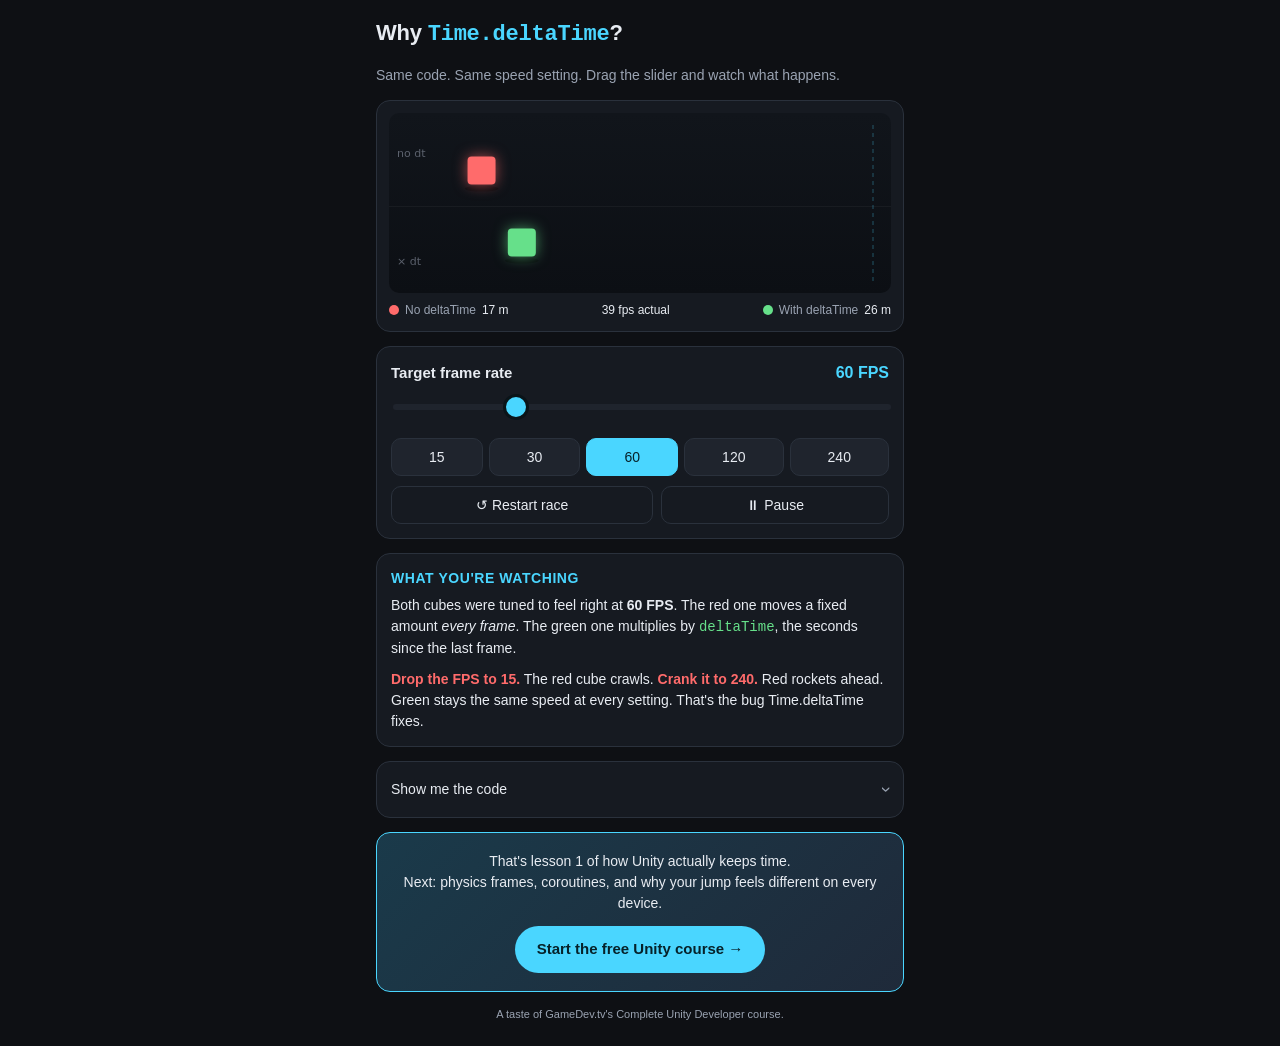
==== deltatime-demo.html @ b9f91390 "Initial: three Unity interactive explainers + index Co-Authored-By: Claude Opus 4.7 <noreply@anthrop" ====
<!doctype html>
<html lang="en">
<head>
<meta charset="utf-8" />
<meta name="viewport" content="width=device-width, initial-scale=1, viewport-fit=cover" />
<title>Why Time.deltaTime? — a 60-second Unity demo</title>
<style>
  :root {
    --bg: #0e1014;
    --panel: #161a21;
    --panel-2: #1f242d;
    --ink: #e8ecf2;
    --ink-dim: #9aa3b2;
    --accent: #4ad6ff;
    --bad: #ff6b6b;
    --good: #66e08a;
    --line: #2a313c;
  }
  * { box-sizing: border-box; }
  html, body { margin: 0; padding: 0; background: var(--bg); color: var(--ink); }
  body {
    font-family: -apple-system, BlinkMacSystemFont, "Segoe UI", Roboto, "Helvetica Neue", Arial, sans-serif;
    line-height: 1.5;
    padding: 16px;
    max-width: 560px;
    margin: 0 auto;
    -webkit-font-smoothing: antialiased;
  }
  h1 {
    font-size: 22px;
    margin: 0 0 6px;
    letter-spacing: -0.01em;
  }
  .sub {
    color: var(--ink-dim);
    font-size: 14px;
    margin-bottom: 14px;
  }
  .stage {
    background: var(--panel);
    border: 1px solid var(--line);
    border-radius: 14px;
    padding: 12px;
    margin-bottom: 14px;
  }
  canvas {
    width: 100%;
    height: 180px;
    display: block;
    border-radius: 10px;
    background: linear-gradient(180deg, #11151b 0%, #0c0f14 100%);
    touch-action: none;
  }
  .legend {
    display: flex;
    justify-content: space-between;
    gap: 8px;
    margin-top: 8px;
    font-size: 12px;
    color: var(--ink-dim);
  }
  .legend .row { display: flex; align-items: center; gap: 6px; }
  .dot {
    width: 10px; height: 10px; border-radius: 50%;
    display: inline-block;
  }
  .dot.bad { background: var(--bad); }
  .dot.good { background: var(--good); }
  .stat {
    font-variant-numeric: tabular-nums;
    color: var(--ink);
  }

  .controls {
    background: var(--panel);
    border: 1px solid var(--line);
    border-radius: 14px;
    padding: 14px;
    margin-bottom: 14px;
  }
  .label-row {
    display: flex;
    justify-content: space-between;
    align-items: baseline;
    font-size: 13px;
    color: var(--ink-dim);
    margin-bottom: 6px;
  }
  .label-row strong { color: var(--ink); font-size: 15px; }
  .fps-val {
    font-variant-numeric: tabular-nums;
    color: var(--accent);
    font-weight: 600;
    font-size: 16px;
  }

  input[type=range] {
    width: 100%;
    -webkit-appearance: none;
    appearance: none;
    height: 28px;
    background: transparent;
  }
  input[type=range]::-webkit-slider-runnable-track {
    height: 6px;
    background: var(--panel-2);
    border-radius: 3px;
  }
  input[type=range]::-moz-range-track {
    height: 6px;
    background: var(--panel-2);
    border-radius: 3px;
  }
  input[type=range]::-webkit-slider-thumb {
    -webkit-appearance: none;
    appearance: none;
    width: 26px; height: 26px;
    border-radius: 50%;
    background: var(--accent);
    margin-top: -10px;
    border: 3px solid #0a1418;
    cursor: pointer;
  }
  input[type=range]::-moz-range-thumb {
    width: 26px; height: 26px;
    border-radius: 50%;
    background: var(--accent);
    border: 3px solid #0a1418;
    cursor: pointer;
  }

  .preset-row {
    display: flex;
    gap: 6px;
    margin-top: 10px;
    flex-wrap: wrap;
  }
  .btn {
    flex: 1 1 auto;
    min-width: 60px;
    padding: 10px 8px;
    background: var(--panel-2);
    border: 1px solid var(--line);
    color: var(--ink);
    border-radius: 10px;
    font-size: 14px;
    font-weight: 500;
    cursor: pointer;
    -webkit-tap-highlight-color: transparent;
  }
  .btn:active { transform: scale(0.97); }
  .btn.primary {
    background: var(--accent);
    color: #06222a;
    border-color: var(--accent);
  }
  .btn.ghost {
    background: transparent;
  }

  .action-row {
    display: flex;
    gap: 8px;
    margin-top: 10px;
  }

  .takeaway {
    background: var(--panel);
    border: 1px solid var(--line);
    border-radius: 14px;
    padding: 14px;
    margin-bottom: 14px;
    font-size: 14px;
  }
  .takeaway h3 {
    margin: 0 0 6px;
    font-size: 14px;
    color: var(--accent);
    letter-spacing: 0.04em;
    text-transform: uppercase;
  }
  .takeaway p { margin: 6px 0 0; color: var(--ink); }
  .takeaway .em { color: var(--bad); font-weight: 600; }

  details.code {
    background: var(--panel);
    border: 1px solid var(--line);
    border-radius: 14px;
    padding: 0;
    margin-bottom: 14px;
    overflow: hidden;
  }
  details.code summary {
    list-style: none;
    cursor: pointer;
    padding: 14px;
    font-size: 14px;
    color: var(--ink);
    display: flex;
    justify-content: space-between;
    align-items: center;
  }
  details.code summary::-webkit-details-marker { display: none; }
  details.code summary::after {
    content: "›";
    transform: rotate(90deg);
    color: var(--ink-dim);
    transition: transform 0.15s ease;
    font-size: 18px;
  }
  details.code[open] summary::after { transform: rotate(270deg); }
  pre {
    margin: 0;
    padding: 0 14px 14px;
    font-family: "SF Mono", ui-monospace, Menlo, Consolas, monospace;
    font-size: 12.5px;
    line-height: 1.6;
    color: var(--ink);
    overflow-x: auto;
  }
  .k { color: #c792ea; }
  .c { color: var(--ink-dim); }
  .s { color: var(--good); }
  .bad-line { background: rgba(255, 107, 107, 0.10); border-left: 2px solid var(--bad); padding-left: 8px; margin-left: -10px; }
  .good-line { background: rgba(102, 224, 138, 0.10); border-left: 2px solid var(--good); padding-left: 8px; margin-left: -10px; }

  .cta {
    background: linear-gradient(135deg, #1a3a4a 0%, #1f2a3a 100%);
    border: 1px solid var(--accent);
    border-radius: 14px;
    padding: 18px;
    text-align: center;
  }
  .cta p { margin: 0 0 12px; font-size: 14px; color: var(--ink); }
  .cta a {
    display: inline-block;
    padding: 12px 22px;
    background: var(--accent);
    color: #06222a;
    text-decoration: none;
    border-radius: 999px;
    font-weight: 600;
    font-size: 15px;
  }
  .footer-note {
    text-align: center;
    color: var(--ink-dim);
    font-size: 11px;
    margin-top: 14px;
  }
</style>
</head>
<body>

<h1>Why <code style="color:var(--accent)">Time.deltaTime</code>?</h1>
<p class="sub">Same code. Same speed setting. Drag the slider and watch what happens.</p>

<div class="stage">
  <canvas id="cv" width="800" height="360"></canvas>
  <div class="legend">
    <div class="row"><span class="dot bad"></span> No deltaTime <span class="stat" id="aStat">0 m</span></div>
    <div class="row"><span class="stat" id="fpsActual">— fps</span></div>
    <div class="row"><span class="dot good"></span> With deltaTime <span class="stat" id="bStat">0 m</span></div>
  </div>
</div>

<div class="controls">
  <div class="label-row">
    <strong>Target frame rate</strong>
    <span class="fps-val" id="fpsLabel">60 FPS</span>
  </div>
  <input id="fps" type="range" min="5" max="240" value="60" step="1" />
  <div class="preset-row">
    <button class="btn" data-fps="15">15</button>
    <button class="btn" data-fps="30">30</button>
    <button class="btn primary" data-fps="60">60</button>
    <button class="btn" data-fps="120">120</button>
    <button class="btn" data-fps="240">240</button>
  </div>
  <div class="action-row">
    <button class="btn ghost" id="reset">↺ Restart race</button>
    <button class="btn ghost" id="pause">⏸ Pause</button>
  </div>
</div>

<div class="takeaway">
  <h3>What you're watching</h3>
  <p>Both cubes were tuned to feel right at <strong>60 FPS</strong>. The red one moves a fixed amount <em>every frame</em>. The green one multiplies by <code style="color:var(--good)">deltaTime</code>, the seconds since the last frame.</p>
  <p style="margin-top:10px"><span class="em">Drop the FPS to 15.</span> The red cube crawls. <span class="em">Crank it to 240.</span> Red rockets ahead. Green stays the same speed at every setting. That's the bug Time.deltaTime fixes.</p>
</div>

<details class="code">
  <summary><span>Show me the code</span></summary>
<pre><span class="k">void</span> Update() {
  <span class="c">// Red cube — frame-rate dependent (BUG)</span>
<span class="bad-line">  redCube.position += <span class="k">new</span> Vector3(speed, 0, 0);</span>

  <span class="c">// Green cube — frame-rate independent</span>
<span class="good-line">  greenCube.position += <span class="k">new</span> Vector3(speed * Time.deltaTime, 0, 0);</span>
}</pre>
</details>

<div class="cta">
  <p>That's lesson 1 of how Unity actually keeps time.<br/>Next: physics frames, coroutines, and why your jump feels different on every device.</p>
  <a href="#" id="ctaLink">Start the free Unity course →</a>
</div>

<p class="footer-note">A taste of GameDev.tv's Complete Unity Developer course.</p>

<script>
(() => {
  const cv = document.getElementById('cv');
  const ctx = cv.getContext('2d');
  const fpsSlider = document.getElementById('fps');
  const fpsLabel = document.getElementById('fpsLabel');
  const fpsActualEl = document.getElementById('fpsActual');
  const aStatEl = document.getElementById('aStat');
  const bStatEl = document.getElementById('bStat');
  const resetBtn = document.getElementById('reset');
  const pauseBtn = document.getElementById('pause');
  const presets = document.querySelectorAll('.preset-row .btn');

  // High-DPI canvas
  function fitCanvas() {
    const dpr = Math.max(1, Math.min(3, window.devicePixelRatio || 1));
    const cssW = cv.clientWidth;
    const cssH = cv.clientHeight;
    cv.width = Math.round(cssW * dpr);
    cv.height = Math.round(cssH * dpr);
    ctx.setTransform(dpr, 0, 0, dpr, 0, 0);
  }
  fitCanvas();
  window.addEventListener('resize', fitCanvas);

  // World: 100 units wide, two lanes
  const WORLD_UNITS = 100;
  // Speed: tuned so at 60fps you cross the screen in ~6 seconds.
  // Red: amount added PER FRAME (calibrated to 60fps target).
  // Green: amount per SECOND (multiplied by dt).
  const TARGET_UNITS_PER_SEC = 16; // green cube target speed
  const SPEED_PER_FRAME_AT_60 = TARGET_UNITS_PER_SEC / 60; // red cube's fixed-per-frame add

  let targetFPS = 60;
  let paused = false;

  const state = {
    redX: 4,
    greenX: 4,
    lastStep: performance.now(),
    actualFPS: 0,
    fpsSamples: [],
  };

  function reset() {
    state.redX = 4;
    state.greenX = 4;
    state.lastStep = performance.now();
    state.fpsSamples = [];
  }

  function update(dt) {
    // Red: frame-rate dependent
    state.redX += SPEED_PER_FRAME_AT_60;
    // Green: frame-rate independent
    state.greenX += TARGET_UNITS_PER_SEC * dt;

    if (state.redX > WORLD_UNITS - 4) state.redX = 4;
    if (state.greenX > WORLD_UNITS - 4) state.greenX = 4;
  }

  function drawCube(x, y, size, color, glow) {
    // shadow
    ctx.fillStyle = 'rgba(0,0,0,0.35)';
    ctx.beginPath();
    ctx.ellipse(x, y + size/2 + 4, size * 0.6, 3, 0, 0, Math.PI * 2);
    ctx.fill();
    // body
    ctx.fillStyle = color;
    ctx.shadowColor = glow;
    ctx.shadowBlur = 14;
    const r = 4;
    const x0 = x - size/2, y0 = y - size/2;
    ctx.beginPath();
    ctx.moveTo(x0 + r, y0);
    ctx.lineTo(x0 + size - r, y0);
    ctx.quadraticCurveTo(x0 + size, y0, x0 + size, y0 + r);
    ctx.lineTo(x0 + size, y0 + size - r);
    ctx.quadraticCurveTo(x0 + size, y0 + size, x0 + size - r, y0 + size);
    ctx.lineTo(x0 + r, y0 + size);
    ctx.quadraticCurveTo(x0, y0 + size, x0, y0 + size - r);
    ctx.lineTo(x0, y0 + r);
    ctx.quadraticCurveTo(x0, y0, x0 + r, y0);
    ctx.fill();
    ctx.shadowBlur = 0;
  }

  function draw() {
    const w = cv.clientWidth;
    const h = cv.clientHeight;
    ctx.clearRect(0, 0, w, h);

    // lane lines
    const laneTop = h * 0.32;
    const laneBot = h * 0.72;

    ctx.strokeStyle = 'rgba(255,255,255,0.05)';
    ctx.lineWidth = 1;
    ctx.beginPath();
    ctx.moveTo(0, h * 0.52);
    ctx.lineTo(w, h * 0.52);
    ctx.stroke();

    // labels
    ctx.fillStyle = 'rgba(154,163,178,0.55)';
    ctx.font = '11px -apple-system, system-ui, sans-serif';
    ctx.textAlign = 'left';
    ctx.fillText('no dt', 8, laneTop - 14);
    ctx.fillText('× dt', 8, laneBot + 22);

    // finish line
    ctx.strokeStyle = 'rgba(74,214,255,0.35)';
    ctx.setLineDash([4, 4]);
    ctx.beginPath();
    ctx.moveTo(w - 18, 12);
    ctx.lineTo(w - 18, h - 12);
    ctx.stroke();
    ctx.setLineDash([]);

    const xScale = (w - 30) / WORLD_UNITS;
    const cubeSize = Math.min(28, h * 0.18);

    const redPx = 12 + state.redX * xScale;
    const greenPx = 12 + state.greenX * xScale;

    drawCube(redPx, laneTop, cubeSize, '#ff6b6b', 'rgba(255,107,107,0.6)');
    drawCube(greenPx, laneBot, cubeSize, '#66e08a', 'rgba(102,224,138,0.6)');
  }

  // Logic loop runs at targetFPS via rAF gating
  function loop(now) {
    const interval = 1000 / targetFPS;
    if (!paused && now - state.lastStep >= interval) {
      const dt = (now - state.lastStep) / 1000;
      update(dt);

      // measure FPS
      state.fpsSamples.push(now);
      const cutoff = now - 1000;
      while (state.fpsSamples.length && state.fpsSamples[0] < cutoff) {
        state.fpsSamples.shift();
      }
      state.actualFPS = state.fpsSamples.length;

      state.lastStep = now;

      // stats
      fpsActualEl.textContent = `${state.actualFPS} fps actual`;
      aStatEl.textContent = `${state.redX.toFixed(0)} m`;
      bStatEl.textContent = `${state.greenX.toFixed(0)} m`;
    }
    draw();
    requestAnimationFrame(loop);
  }
  requestAnimationFrame((t) => { state.lastStep = t; loop(t); });

  // Controls
  function setFPS(v) {
    targetFPS = Math.max(5, Math.min(240, v|0));
    fpsSlider.value = targetFPS;
    fpsLabel.textContent = `${targetFPS} FPS`;
    presets.forEach(b => {
      b.classList.toggle('primary', +b.dataset.fps === targetFPS);
    });
  }
  fpsSlider.addEventListener('input', e => setFPS(+e.target.value));
  presets.forEach(b => b.addEventListener('click', () => setFPS(+b.dataset.fps)));

  resetBtn.addEventListener('click', reset);
  pauseBtn.addEventListener('click', () => {
    paused = !paused;
    pauseBtn.textContent = paused ? '▶ Play' : '⏸ Pause';
    if (!paused) state.lastStep = performance.now();
  });

  setFPS(60);
})();
</script>
</body>
</html>
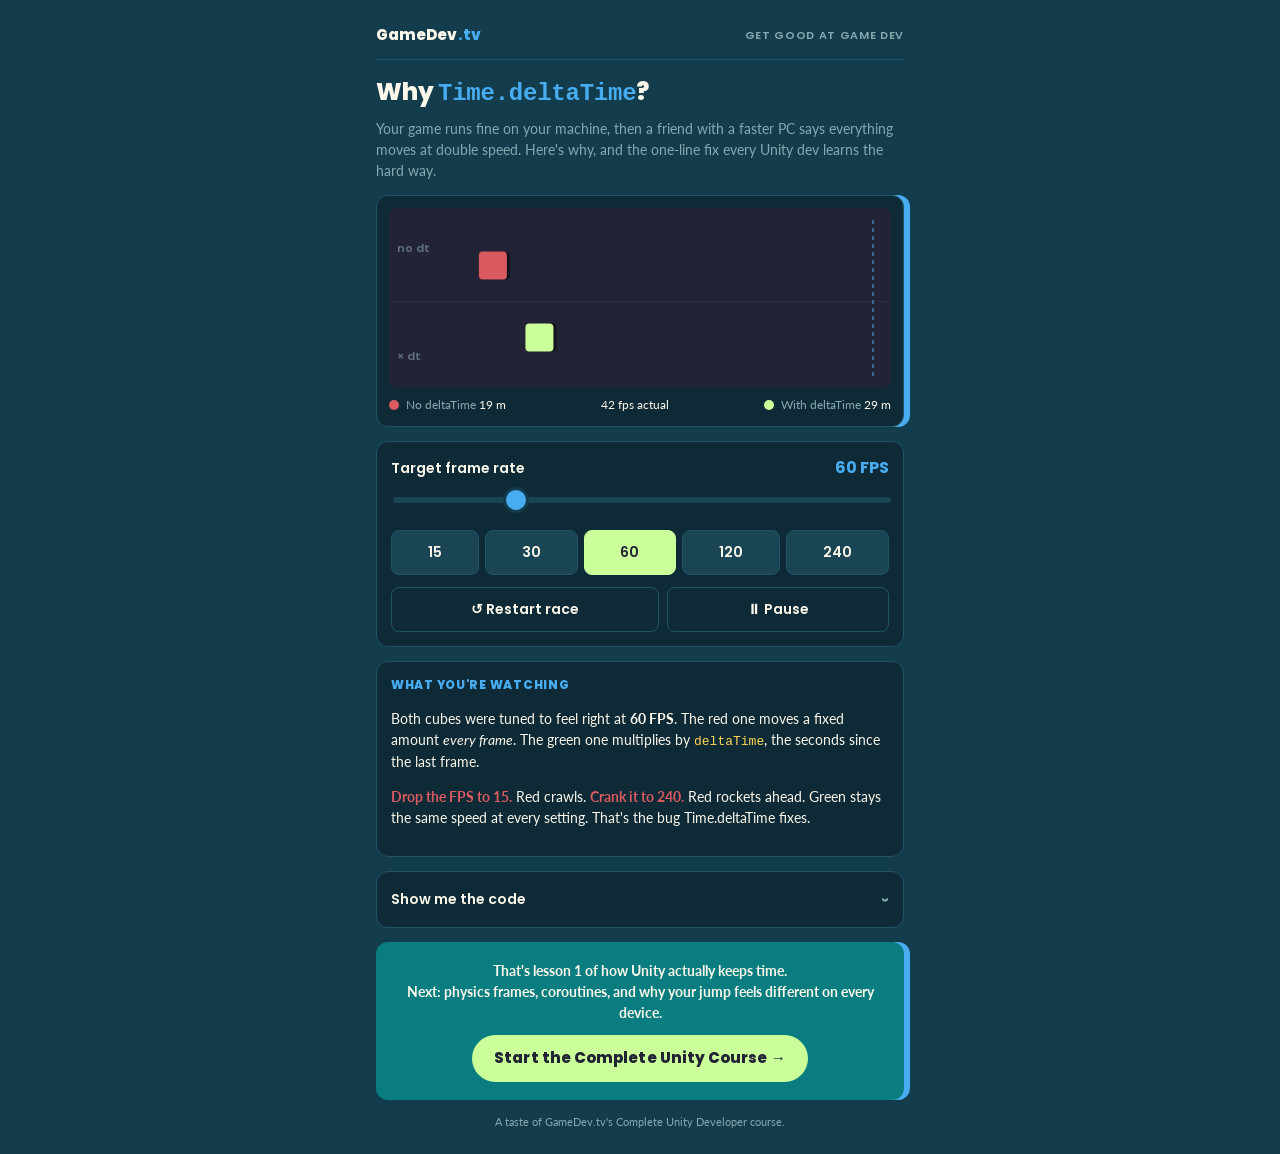
==== commit 24eda960: "Apply GameDev.tv brand: brand.css, brand-bar header, why-am-I-here copy Voice: Fun · Indie · Profess" ====
--- a/deltatime-demo.html
+++ b/deltatime-demo.html
@@ -4,263 +4,38 @@
 <meta charset="utf-8" />
 <meta name="viewport" content="width=device-width, initial-scale=1, viewport-fit=cover" />
 <title>Why Time.deltaTime? — a 60-second Unity demo</title>
+<meta name="description" content="Drag the FPS slider, watch one cube stutter while the other stays smooth." />
+<link rel="stylesheet" href="brand.css" />
 <style>
-  :root {
-    --bg: #0e1014;
-    --panel: #161a21;
-    --panel-2: #1f242d;
-    --ink: #e8ecf2;
-    --ink-dim: #9aa3b2;
-    --accent: #4ad6ff;
-    --bad: #ff6b6b;
-    --good: #66e08a;
-    --line: #2a313c;
-  }
-  * { box-sizing: border-box; }
-  html, body { margin: 0; padding: 0; background: var(--bg); color: var(--ink); }
-  body {
-    font-family: -apple-system, BlinkMacSystemFont, "Segoe UI", Roboto, "Helvetica Neue", Arial, sans-serif;
-    line-height: 1.5;
-    padding: 16px;
-    max-width: 560px;
-    margin: 0 auto;
-    -webkit-font-smoothing: antialiased;
-  }
-  h1 {
-    font-size: 22px;
-    margin: 0 0 6px;
-    letter-spacing: -0.01em;
-  }
-  .sub {
-    color: var(--ink-dim);
-    font-size: 14px;
-    margin-bottom: 14px;
-  }
-  .stage {
-    background: var(--panel);
-    border: 1px solid var(--line);
-    border-radius: 14px;
-    padding: 12px;
-    margin-bottom: 14px;
-  }
-  canvas {
-    width: 100%;
-    height: 180px;
-    display: block;
-    border-radius: 10px;
-    background: linear-gradient(180deg, #11151b 0%, #0c0f14 100%);
-    touch-action: none;
-  }
-  .legend {
-    display: flex;
-    justify-content: space-between;
-    gap: 8px;
-    margin-top: 8px;
-    font-size: 12px;
-    color: var(--ink-dim);
-  }
-  .legend .row { display: flex; align-items: center; gap: 6px; }
-  .dot {
-    width: 10px; height: 10px; border-radius: 50%;
-    display: inline-block;
-  }
-  .dot.bad { background: var(--bad); }
-  .dot.good { background: var(--good); }
-  .stat {
-    font-variant-numeric: tabular-nums;
-    color: var(--ink);
-  }
-
-  .controls {
-    background: var(--panel);
-    border: 1px solid var(--line);
-    border-radius: 14px;
-    padding: 14px;
-    margin-bottom: 14px;
-  }
-  .label-row {
-    display: flex;
-    justify-content: space-between;
-    align-items: baseline;
-    font-size: 13px;
-    color: var(--ink-dim);
-    margin-bottom: 6px;
-  }
-  .label-row strong { color: var(--ink); font-size: 15px; }
-  .fps-val {
-    font-variant-numeric: tabular-nums;
-    color: var(--accent);
-    font-weight: 600;
-    font-size: 16px;
-  }
-
-  input[type=range] {
-    width: 100%;
-    -webkit-appearance: none;
-    appearance: none;
-    height: 28px;
-    background: transparent;
-  }
-  input[type=range]::-webkit-slider-runnable-track {
-    height: 6px;
-    background: var(--panel-2);
-    border-radius: 3px;
-  }
-  input[type=range]::-moz-range-track {
-    height: 6px;
-    background: var(--panel-2);
-    border-radius: 3px;
-  }
-  input[type=range]::-webkit-slider-thumb {
-    -webkit-appearance: none;
-    appearance: none;
-    width: 26px; height: 26px;
-    border-radius: 50%;
-    background: var(--accent);
-    margin-top: -10px;
-    border: 3px solid #0a1418;
-    cursor: pointer;
-  }
-  input[type=range]::-moz-range-thumb {
-    width: 26px; height: 26px;
-    border-radius: 50%;
-    background: var(--accent);
-    border: 3px solid #0a1418;
-    cursor: pointer;
-  }
-
-  .preset-row {
-    display: flex;
-    gap: 6px;
-    margin-top: 10px;
-    flex-wrap: wrap;
-  }
-  .btn {
-    flex: 1 1 auto;
-    min-width: 60px;
-    padding: 10px 8px;
-    background: var(--panel-2);
-    border: 1px solid var(--line);
-    color: var(--ink);
-    border-radius: 10px;
-    font-size: 14px;
-    font-weight: 500;
-    cursor: pointer;
-    -webkit-tap-highlight-color: transparent;
-  }
-  .btn:active { transform: scale(0.97); }
-  .btn.primary {
-    background: var(--accent);
-    color: #06222a;
-    border-color: var(--accent);
-  }
-  .btn.ghost {
-    background: transparent;
-  }
-
-  .action-row {
-    display: flex;
-    gap: 8px;
-    margin-top: 10px;
-  }
-
-  .takeaway {
-    background: var(--panel);
-    border: 1px solid var(--line);
-    border-radius: 14px;
-    padding: 14px;
-    margin-bottom: 14px;
-    font-size: 14px;
-  }
-  .takeaway h3 {
-    margin: 0 0 6px;
-    font-size: 14px;
-    color: var(--accent);
-    letter-spacing: 0.04em;
-    text-transform: uppercase;
-  }
-  .takeaway p { margin: 6px 0 0; color: var(--ink); }
-  .takeaway .em { color: var(--bad); font-weight: 600; }
-
-  details.code {
-    background: var(--panel);
-    border: 1px solid var(--line);
-    border-radius: 14px;
-    padding: 0;
-    margin-bottom: 14px;
-    overflow: hidden;
-  }
-  details.code summary {
-    list-style: none;
-    cursor: pointer;
-    padding: 14px;
-    font-size: 14px;
-    color: var(--ink);
-    display: flex;
-    justify-content: space-between;
-    align-items: center;
-  }
-  details.code summary::-webkit-details-marker { display: none; }
-  details.code summary::after {
-    content: "›";
-    transform: rotate(90deg);
-    color: var(--ink-dim);
-    transition: transform 0.15s ease;
-    font-size: 18px;
-  }
-  details.code[open] summary::after { transform: rotate(270deg); }
-  pre {
-    margin: 0;
-    padding: 0 14px 14px;
-    font-family: "SF Mono", ui-monospace, Menlo, Consolas, monospace;
-    font-size: 12.5px;
-    line-height: 1.6;
-    color: var(--ink);
-    overflow-x: auto;
-  }
-  .k { color: #c792ea; }
-  .c { color: var(--ink-dim); }
-  .s { color: var(--good); }
-  .bad-line { background: rgba(255, 107, 107, 0.10); border-left: 2px solid var(--bad); padding-left: 8px; margin-left: -10px; }
-  .good-line { background: rgba(102, 224, 138, 0.10); border-left: 2px solid var(--good); padding-left: 8px; margin-left: -10px; }
-
-  .cta {
-    background: linear-gradient(135deg, #1a3a4a 0%, #1f2a3a 100%);
-    border: 1px solid var(--accent);
-    border-radius: 14px;
-    padding: 18px;
-    text-align: center;
-  }
-  .cta p { margin: 0 0 12px; font-size: 14px; color: var(--ink); }
-  .cta a {
-    display: inline-block;
-    padding: 12px 22px;
-    background: var(--accent);
-    color: #06222a;
-    text-decoration: none;
-    border-radius: 999px;
-    font-weight: 600;
-    font-size: 15px;
-  }
-  .footer-note {
-    text-align: center;
-    color: var(--ink-dim);
-    font-size: 11px;
-    margin-top: 14px;
-  }
+  body { --c-engine: var(--c-unity); }
+  canvas { height: 180px; }
+  .stat { font-variant-numeric: tabular-nums; color: var(--ink); }
+  .legend .dot.bad { background: var(--c-unreal); }
+  .legend .dot.good { background: var(--lime); }
+  .fps-val { font-family: 'Poppins', sans-serif; font-variant-numeric: tabular-nums; color: var(--c-engine); font-weight: 700; font-size: 16px; }
+  .bad-line { background: rgba(218,90,97,0.12); border-left: 2px solid var(--c-unreal); padding-left: 8px; margin-left: -10px; }
+  .good-line { background: rgba(203,255,154,0.12); border-left: 2px solid var(--lime); padding-left: 8px; margin-left: -10px; }
+  .takeaway .em { color: var(--c-unreal); font-weight: 700; }
+  .preset-row { margin-top: 10px; }
+  .preset-row .btn { min-width: 60px; }
 </style>
 </head>
 <body>
 
-<h1>Why <code style="color:var(--accent)">Time.deltaTime</code>?</h1>
-<p class="sub">Same code. Same speed setting. Drag the slider and watch what happens.</p>
+<header class="brand-bar">
+  <a class="brand-mark" href="https://www.gamedev.tv">GameDev<span class="dot">.tv</span></a>
+  <span class="brand-tag">Get Good at Game Dev</span>
+</header>
+
+<h1>Why <code style="color:var(--c-engine)">Time.deltaTime</code>?</h1>
+<p class="sub">Your game runs fine on your machine, then a friend with a faster PC says everything moves at double speed. Here's why, and the one-line fix every Unity dev learns the hard way.</p>
 
 <div class="stage">
   <canvas id="cv" width="800" height="360"></canvas>
   <div class="legend">
-    <div class="row"><span class="dot bad"></span> No deltaTime <span class="stat" id="aStat">0 m</span></div>
-    <div class="row"><span class="stat" id="fpsActual">— fps</span></div>
-    <div class="row"><span class="dot good"></span> With deltaTime <span class="stat" id="bStat">0 m</span></div>
+    <div><span class="dot bad"></span> No deltaTime <span class="stat" id="aStat">0 m</span></div>
+    <div><span class="stat" id="fpsActual">— fps</span></div>
+    <div><span class="dot good"></span> With deltaTime <span class="stat" id="bStat">0 m</span></div>
   </div>
 </div>
 
@@ -285,8 +60,8 @@
 
 <div class="takeaway">
   <h3>What you're watching</h3>
-  <p>Both cubes were tuned to feel right at <strong>60 FPS</strong>. The red one moves a fixed amount <em>every frame</em>. The green one multiplies by <code style="color:var(--good)">deltaTime</code>, the seconds since the last frame.</p>
-  <p style="margin-top:10px"><span class="em">Drop the FPS to 15.</span> The red cube crawls. <span class="em">Crank it to 240.</span> Red rockets ahead. Green stays the same speed at every setting. That's the bug Time.deltaTime fixes.</p>
+  <p>Both cubes were tuned to feel right at <strong>60 FPS</strong>. The red one moves a fixed amount <em>every frame</em>. The green one multiplies by <code>deltaTime</code>, the seconds since the last frame.</p>
+  <p style="margin-top:10px"><span class="em">Drop the FPS to 15.</span> Red crawls. <span class="em">Crank it to 240.</span> Red rockets ahead. Green stays the same speed at every setting. That's the bug Time.deltaTime fixes.</p>
 </div>
 
 <details class="code">
@@ -302,7 +77,7 @@
 
 <div class="cta">
   <p>That's lesson 1 of how Unity actually keeps time.<br/>Next: physics frames, coroutines, and why your jump feels different on every device.</p>
-  <a href="#" id="ctaLink">Start the free Unity course →</a>
+  <a href="#" id="ctaLink">Start the Complete Unity Course →</a>
 </div>
 
 <p class="footer-note">A taste of GameDev.tv's Complete Unity Developer course.</p>
@@ -320,7 +95,6 @@
   const pauseBtn = document.getElementById('pause');
   const presets = document.querySelectorAll('.preset-row .btn');
 
-  // High-DPI canvas
   function fitCanvas() {
     const dpr = Math.max(1, Math.min(3, window.devicePixelRatio || 1));
     const cssW = cv.clientWidth;
@@ -332,13 +106,9 @@
   fitCanvas();
   window.addEventListener('resize', fitCanvas);
 
-  // World: 100 units wide, two lanes
   const WORLD_UNITS = 100;
-  // Speed: tuned so at 60fps you cross the screen in ~6 seconds.
-  // Red: amount added PER FRAME (calibrated to 60fps target).
-  // Green: amount per SECOND (multiplied by dt).
-  const TARGET_UNITS_PER_SEC = 16; // green cube target speed
-  const SPEED_PER_FRAME_AT_60 = TARGET_UNITS_PER_SEC / 60; // red cube's fixed-per-frame add
+  const TARGET_UNITS_PER_SEC = 16;
+  const SPEED_PER_FRAME_AT_60 = TARGET_UNITS_PER_SEC / 60;
 
   let targetFPS = 60;
   let paused = false;
@@ -359,39 +129,39 @@
   }
 
   function update(dt) {
-    // Red: frame-rate dependent
     state.redX += SPEED_PER_FRAME_AT_60;
-    // Green: frame-rate independent
     state.greenX += TARGET_UNITS_PER_SEC * dt;
-
     if (state.redX > WORLD_UNITS - 4) state.redX = 4;
     if (state.greenX > WORLD_UNITS - 4) state.greenX = 4;
   }
 
-  function drawCube(x, y, size, color, glow) {
-    // shadow
-    ctx.fillStyle = 'rgba(0,0,0,0.35)';
-    ctx.beginPath();
-    ctx.ellipse(x, y + size/2 + 4, size * 0.6, 3, 0, 0, Math.PI * 2);
-    ctx.fill();
-    // body
-    ctx.fillStyle = color;
-    ctx.shadowColor = glow;
-    ctx.shadowBlur = 14;
+  // Brand colors (no blur per brand rules — hard offset shadow instead)
+  const RED   = '#DA5A61';
+  const GREEN = '#CBFF9A';
+  const INK   = '#FBF7EA';
+  const DIM   = 'rgba(136,168,176,0.6)';
+
+  function drawCube(x, y, size, color) {
+    // hard offset shadow (no blur — brand rule)
+    ctx.fillStyle = 'rgba(0,0,0,0.45)';
     const r = 4;
     const x0 = x - size/2, y0 = y - size/2;
-    ctx.beginPath();
-    ctx.moveTo(x0 + r, y0);
-    ctx.lineTo(x0 + size - r, y0);
-    ctx.quadraticCurveTo(x0 + size, y0, x0 + size, y0 + r);
-    ctx.lineTo(x0 + size, y0 + size - r);
-    ctx.quadraticCurveTo(x0 + size, y0 + size, x0 + size - r, y0 + size);
-    ctx.lineTo(x0 + r, y0 + size);
-    ctx.quadraticCurveTo(x0, y0 + size, x0, y0 + size - r);
-    ctx.lineTo(x0, y0 + r);
-    ctx.quadraticCurveTo(x0, y0, x0 + r, y0);
-    ctx.fill();
-    ctx.shadowBlur = 0;
+    function rrect(ox, oy) {
+      ctx.beginPath();
+      ctx.moveTo(x0 + r + ox, y0 + oy);
+      ctx.lineTo(x0 + size - r + ox, y0 + oy);
+      ctx.quadraticCurveTo(x0 + size + ox, y0 + oy, x0 + size + ox, y0 + r + oy);
+      ctx.lineTo(x0 + size + ox, y0 + size - r + oy);
+      ctx.quadraticCurveTo(x0 + size + ox, y0 + size + oy, x0 + size - r + ox, y0 + size + oy);
+      ctx.lineTo(x0 + r + ox, y0 + size + oy);
+      ctx.quadraticCurveTo(x0 + ox, y0 + size + oy, x0 + ox, y0 + size - r + oy);
+      ctx.lineTo(x0 + ox, y0 + r + oy);
+      ctx.quadraticCurveTo(x0 + ox, y0 + oy, x0 + r + ox, y0 + oy);
+      ctx.fill();
+    }
+    rrect(3, 0);
+    ctx.fillStyle = color;
+    rrect(0, 0);
   }
 
   function draw() {
@@ -399,26 +169,23 @@
     const h = cv.clientHeight;
     ctx.clearRect(0, 0, w, h);
 
-    // lane lines
     const laneTop = h * 0.32;
     const laneBot = h * 0.72;
 
-    ctx.strokeStyle = 'rgba(255,255,255,0.05)';
+    ctx.strokeStyle = 'rgba(255,255,255,0.06)';
     ctx.lineWidth = 1;
     ctx.beginPath();
     ctx.moveTo(0, h * 0.52);
     ctx.lineTo(w, h * 0.52);
     ctx.stroke();
 
-    // labels
-    ctx.fillStyle = 'rgba(154,163,178,0.55)';
-    ctx.font = '11px -apple-system, system-ui, sans-serif';
+    ctx.fillStyle = DIM;
+    ctx.font = '600 11px Poppins, system-ui, sans-serif';
     ctx.textAlign = 'left';
     ctx.fillText('no dt', 8, laneTop - 14);
     ctx.fillText('× dt', 8, laneBot + 22);
 
-    // finish line
-    ctx.strokeStyle = 'rgba(74,214,255,0.35)';
+    ctx.strokeStyle = '#48ACF0';
     ctx.setLineDash([4, 4]);
     ctx.beginPath();
     ctx.moveTo(w - 18, 12);
@@ -432,28 +199,20 @@
     const redPx = 12 + state.redX * xScale;
     const greenPx = 12 + state.greenX * xScale;
 
-    drawCube(redPx, laneTop, cubeSize, '#ff6b6b', 'rgba(255,107,107,0.6)');
-    drawCube(greenPx, laneBot, cubeSize, '#66e08a', 'rgba(102,224,138,0.6)');
-  }
-
-  // Logic loop runs at targetFPS via rAF gating
+    drawCube(redPx, laneTop, cubeSize, RED);
+    drawCube(greenPx, laneBot, cubeSize, GREEN);
+  }
+
   function loop(now) {
     const interval = 1000 / targetFPS;
     if (!paused && now - state.lastStep >= interval) {
       const dt = (now - state.lastStep) / 1000;
       update(dt);
-
-      // measure FPS
       state.fpsSamples.push(now);
       const cutoff = now - 1000;
-      while (state.fpsSamples.length && state.fpsSamples[0] < cutoff) {
-        state.fpsSamples.shift();
-      }
+      while (state.fpsSamples.length && state.fpsSamples[0] < cutoff) state.fpsSamples.shift();
       state.actualFPS = state.fpsSamples.length;
-
       state.lastStep = now;
-
-      // stats
       fpsActualEl.textContent = `${state.actualFPS} fps actual`;
       aStatEl.textContent = `${state.redX.toFixed(0)} m`;
       bStatEl.textContent = `${state.greenX.toFixed(0)} m`;
@@ -463,14 +222,11 @@
   }
   requestAnimationFrame((t) => { state.lastStep = t; loop(t); });
 
-  // Controls
   function setFPS(v) {
     targetFPS = Math.max(5, Math.min(240, v|0));
     fpsSlider.value = targetFPS;
     fpsLabel.textContent = `${targetFPS} FPS`;
-    presets.forEach(b => {
-      b.classList.toggle('primary', +b.dataset.fps === targetFPS);
-    });
+    presets.forEach(b => b.classList.toggle('primary', +b.dataset.fps === targetFPS));
   }
   fpsSlider.addEventListener('input', e => setFPS(+e.target.value));
   presets.forEach(b => b.addEventListener('click', () => setFPS(+b.dataset.fps)));
--- a/brand.css
+++ b/brand.css
@@ -0,0 +1,305 @@
+@import url('https://fonts.googleapis.com/css2?family=Poppins:wght@600;800&family=Lato:wght@400;700;900&display=swap');
+
+:root {
+  /* Primary palette */
+  --shadow-grey: #222334;
+  --dark-teal: #133C4C;
+  --primary-teal: #097D7F;
+  --turquoise: #73E3C5;
+  --ivory: #FBF7EA;
+  --terracota: #DD6031;
+  --sandy: #FC9E4F;
+  --mustard: #FFD756;
+  --lime: #CBFF9A;
+
+  /* Secondary palette — engine color-coding */
+  --c-unity:   #48ACF0; /* Cool Sky */
+  --c-unreal:  #DA5A61; /* Cold Red */
+  --c-godot:   #484F9A; /* Ocean Purple */
+  --c-blender: #3BEA93; /* Fresh Green */
+
+  /* Roles (override --c-engine per page) */
+  --bg: var(--dark-teal);
+  --panel: #0e2a36;
+  --panel-2: #1a4555;
+  --ink: var(--ivory);
+  --ink-dim: #88a8b0;
+  --accent: var(--lime);
+  --line: #1f5567;
+  --c-engine: var(--primary-teal);
+}
+
+* { box-sizing: border-box; }
+html, body { margin: 0; padding: 0; background: var(--bg); color: var(--ink); }
+body {
+  font-family: 'Lato', -apple-system, BlinkMacSystemFont, "Segoe UI", Roboto, sans-serif;
+  line-height: 1.5;
+  padding: 16px;
+  max-width: 560px;
+  margin: 0 auto;
+  -webkit-font-smoothing: antialiased;
+}
+
+h1, h2, h3, .poppins {
+  font-family: 'Poppins', sans-serif;
+  font-weight: 800;
+  letter-spacing: -0.01em;
+}
+h1 { font-size: 24px; margin: 0 0 6px; }
+h2 { font-size: 18px; margin: 0 0 4px; }
+
+p.sub, .sub { color: var(--ink-dim); font-size: 14px; margin: 0 0 14px; }
+
+/* Brand header strip */
+.brand-bar {
+  display: flex;
+  align-items: center;
+  justify-content: space-between;
+  gap: 10px;
+  padding: 8px 0 12px;
+  margin-bottom: 14px;
+  border-bottom: 1px solid var(--line);
+}
+.brand-mark {
+  font-family: 'Poppins', sans-serif;
+  font-weight: 800;
+  font-size: 15px;
+  color: var(--ink);
+  text-decoration: none;
+  letter-spacing: 0.005em;
+}
+.brand-mark .dot { color: var(--c-engine); }
+.brand-tag {
+  font-family: 'Poppins', sans-serif;
+  font-weight: 600;
+  font-size: 11px;
+  color: var(--ink-dim);
+  letter-spacing: 0.06em;
+  text-transform: uppercase;
+}
+
+/* Stage / canvas wrapper */
+.stage {
+  background: var(--panel);
+  border: 1px solid var(--line);
+  border-radius: 12px;
+  padding: 12px;
+  margin-bottom: 14px;
+  box-shadow: 6px 0 0 var(--c-engine);
+}
+canvas {
+  display: block;
+  width: 100%;
+  border-radius: 8px;
+  background: var(--shadow-grey);
+  touch-action: none;
+}
+.legend {
+  display: flex;
+  justify-content: space-between;
+  gap: 8px;
+  margin-top: 8px;
+  font-size: 12px;
+  color: var(--ink-dim);
+  font-variant-numeric: tabular-nums;
+}
+.legend .dot {
+  width: 10px; height: 10px; border-radius: 50%;
+  display: inline-block; vertical-align: middle; margin-right: 4px;
+}
+
+/* Controls panel */
+.controls {
+  background: var(--panel);
+  border: 1px solid var(--line);
+  border-radius: 12px;
+  padding: 14px;
+  margin-bottom: 14px;
+}
+.slider-block { margin-bottom: 14px; }
+.slider-block:last-child { margin-bottom: 0; }
+.label-row {
+  display: flex;
+  justify-content: space-between;
+  align-items: baseline;
+  font-size: 13px;
+  color: var(--ink-dim);
+  margin-bottom: 4px;
+}
+.label-row strong {
+  font-family: 'Poppins', sans-serif;
+  font-weight: 600;
+  color: var(--ink);
+  font-size: 14px;
+}
+.val {
+  font-family: 'Poppins', sans-serif;
+  font-variant-numeric: tabular-nums;
+  color: var(--c-engine);
+  font-weight: 600;
+  font-size: 14px;
+}
+
+input[type=range] {
+  width: 100%;
+  -webkit-appearance: none;
+  appearance: none;
+  height: 28px;
+  background: transparent;
+}
+input[type=range]::-webkit-slider-runnable-track {
+  height: 6px;
+  background: var(--panel-2);
+  border-radius: 3px;
+}
+input[type=range]::-moz-range-track {
+  height: 6px;
+  background: var(--panel-2);
+  border-radius: 3px;
+}
+input[type=range]::-webkit-slider-thumb {
+  -webkit-appearance: none;
+  appearance: none;
+  width: 26px; height: 26px;
+  border-radius: 50%;
+  background: var(--c-engine);
+  margin-top: -10px;
+  border: 3px solid var(--dark-teal);
+  cursor: pointer;
+}
+input[type=range]::-moz-range-thumb {
+  width: 26px; height: 26px;
+  border-radius: 50%;
+  background: var(--c-engine);
+  border: 3px solid var(--dark-teal);
+  cursor: pointer;
+}
+
+/* Buttons */
+.btn {
+  flex: 1 1 auto;
+  padding: 11px 10px;
+  background: var(--panel-2);
+  border: 1px solid var(--line);
+  color: var(--ink);
+  border-radius: 8px;
+  font-family: 'Poppins', sans-serif;
+  font-size: 14px;
+  font-weight: 600;
+  cursor: pointer;
+  -webkit-tap-highlight-color: transparent;
+  transition: transform 0.08s ease, background 0.15s ease;
+}
+.btn:active { transform: translate(2px, 0); }
+.btn.primary {
+  background: var(--accent);
+  color: var(--shadow-grey);
+  border-color: var(--accent);
+}
+.btn.engine {
+  background: var(--c-engine);
+  color: var(--ivory);
+  border-color: var(--c-engine);
+}
+.btn.ghost { background: transparent; }
+
+.preset-row { display: flex; gap: 6px; flex-wrap: wrap; margin-bottom: 12px; }
+.action-row { display: flex; gap: 8px; margin-top: 6px; }
+
+/* Takeaway block */
+.takeaway {
+  background: var(--panel);
+  border: 1px solid var(--line);
+  border-radius: 12px;
+  padding: 14px;
+  margin-bottom: 14px;
+  font-size: 14px;
+}
+.takeaway h3 {
+  margin: 0 0 6px;
+  font-size: 12px;
+  color: var(--c-engine);
+  font-family: 'Poppins', sans-serif;
+  font-weight: 800;
+  letter-spacing: 0.06em;
+  text-transform: uppercase;
+}
+.takeaway ul { margin: 8px 0 0; padding-left: 20px; }
+.takeaway li { margin-bottom: 4px; }
+.takeaway code { color: var(--mustard); font-size: 13px; }
+
+/* Expandable code */
+details.code {
+  background: var(--panel);
+  border: 1px solid var(--line);
+  border-radius: 12px;
+  margin-bottom: 14px;
+  overflow: hidden;
+}
+details.code summary {
+  list-style: none;
+  cursor: pointer;
+  padding: 14px;
+  font-family: 'Poppins', sans-serif;
+  font-weight: 600;
+  font-size: 14px;
+  color: var(--ink);
+  display: flex;
+  justify-content: space-between;
+  align-items: center;
+}
+details.code summary::-webkit-details-marker { display: none; }
+details.code summary::after {
+  content: "›";
+  transform: rotate(90deg);
+  color: var(--ink-dim);
+  transition: transform 0.15s ease;
+  font-size: 18px;
+}
+details.code[open] summary::after { transform: rotate(270deg); }
+pre {
+  margin: 0;
+  padding: 0 14px 14px;
+  font-family: "SF Mono", ui-monospace, Menlo, Consolas, monospace;
+  font-size: 12.5px;
+  line-height: 1.6;
+  color: var(--ink);
+  overflow-x: auto;
+}
+.k { color: #ffb7c5; }
+.c { color: var(--ink-dim); }
+.s { color: var(--lime); }
+
+/* CTA */
+.cta {
+  background: var(--primary-teal);
+  border-radius: 12px;
+  padding: 18px;
+  text-align: center;
+  box-shadow: 6px 0 0 var(--c-engine);
+}
+.cta p {
+  margin: 0 0 12px;
+  font-size: 14px;
+  color: var(--ivory);
+  font-weight: 700;
+}
+.cta a {
+  display: inline-block;
+  padding: 12px 22px;
+  background: var(--accent);
+  color: var(--shadow-grey);
+  text-decoration: none;
+  border-radius: 999px;
+  font-family: 'Poppins', sans-serif;
+  font-weight: 800;
+  font-size: 15px;
+  letter-spacing: 0.005em;
+}
+
+.footer-note {
+  text-align: center;
+  color: var(--ink-dim);
+  font-size: 11px;
+  margin-top: 14px;
+}
